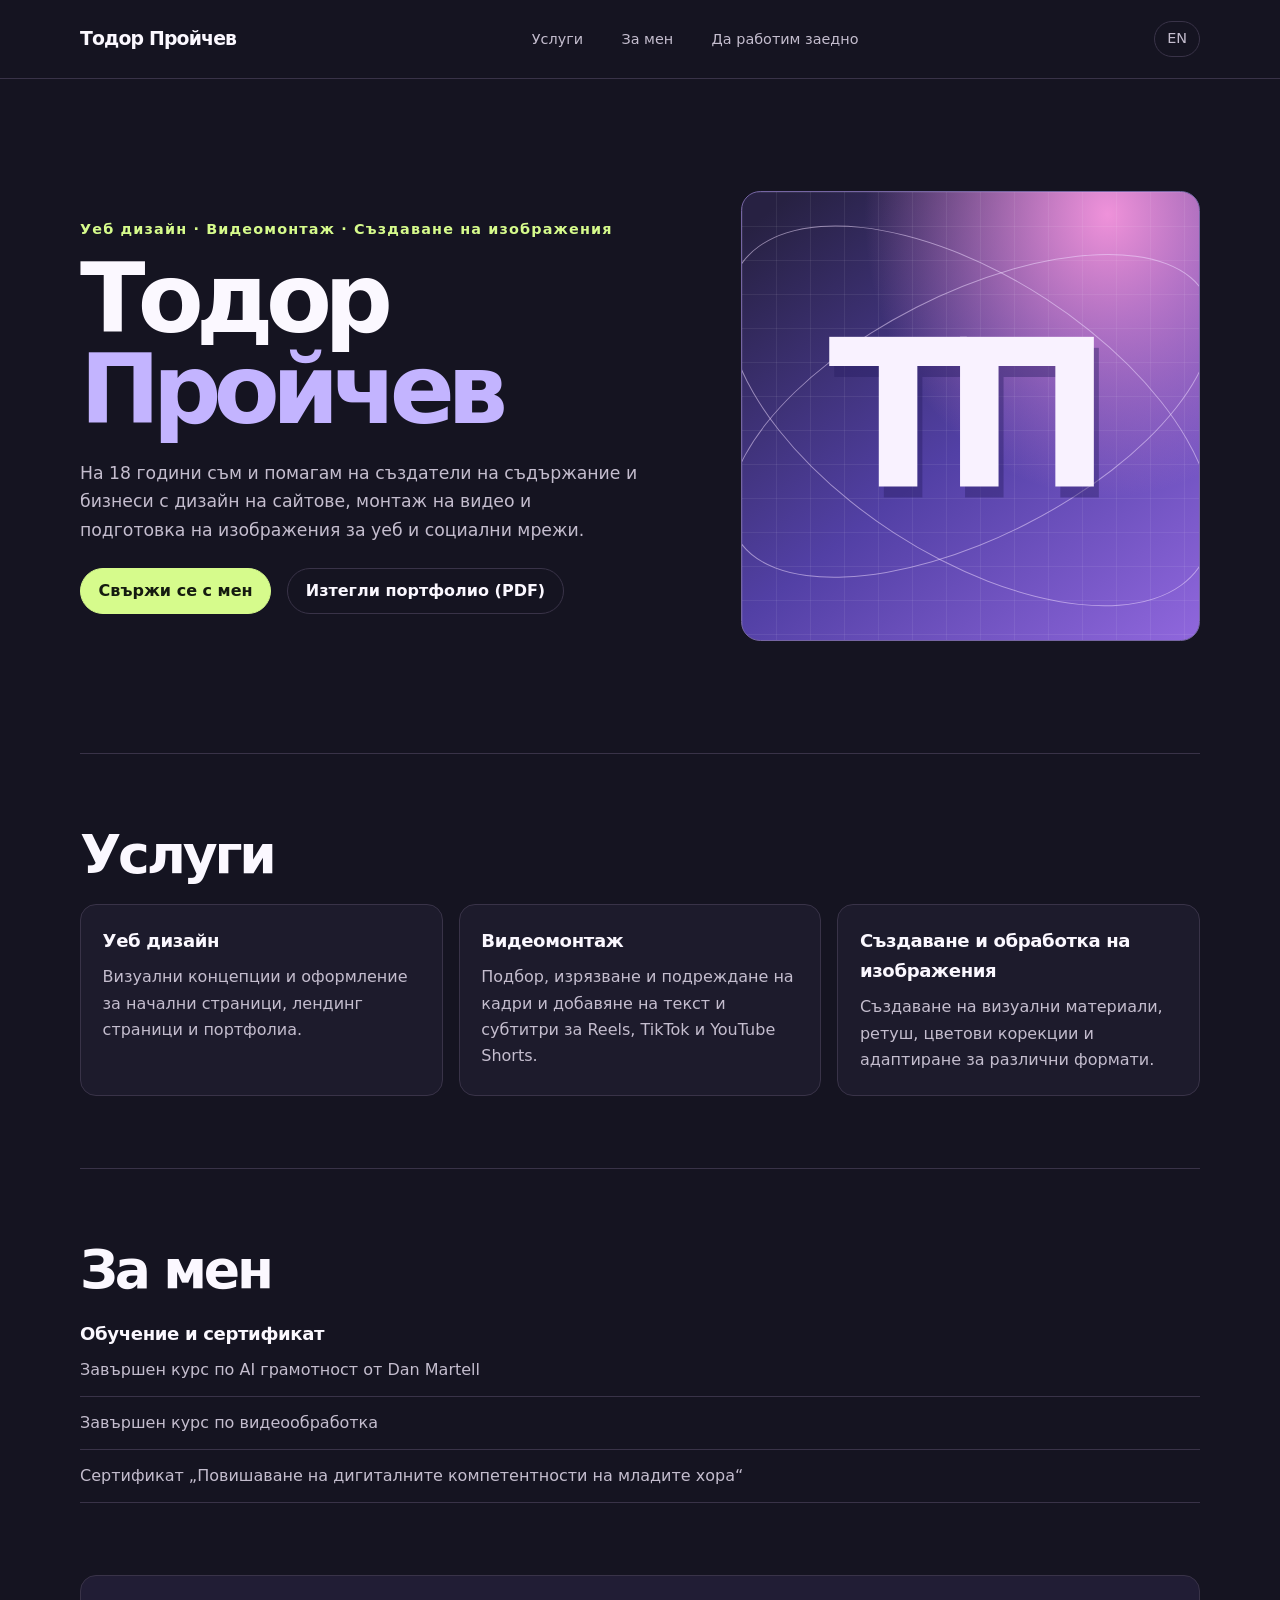
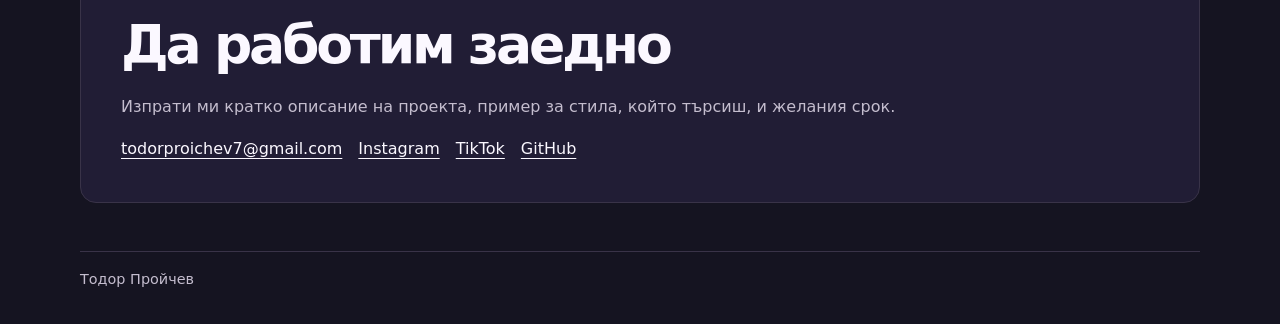
==== bg.html @ 5c2935dd "Publish creative portfolio and profile introduction" ====
<!doctype html>
<html lang="bg">
<head>
<meta charset="utf-8">
<meta name="viewport" content="width=device-width, initial-scale=1">
<meta name="description" content="Уеб дизайн · Видеомонтаж · Създаване на изображения">
<title>Тодор Пройчев | Услуги</title>
<link rel="stylesheet" href="style.css">
</head>
<body id="top">
<header><nav class="wrap" aria-label="Тодор Пройчев"><a class="brand" href="#top">Тодор Пройчев</a><ul><li><a href="#services">Услуги</a></li><li><a href="#about">За мен</a></li><li><a href="#contact">Да работим заедно</a></li></ul><a class="language" href="index.html" lang="en" hreflang="en">EN</a></nav></header>
<main class="wrap">
  <section class="hero" aria-labelledby="title">
    <div><p class="kicker">Уеб дизайн · Видеомонтаж · Създаване на изображения</p><h1 id="title">Тодор <span>Пройчев</span></h1><p class="intro">На 18 години съм и помагам на създатели на съдържание и бизнеси с дизайн на сайтове, монтаж на видео и подготовка на изображения за уеб и социални мрежи.</p>
    <div class="actions"><a class="button primary" href="#contact">Свържи се с мен</a><a class="button" href="Todor-Proychev-Portfolio-BG.pdf" download>Изтегли портфолио (PDF)</a></div></div>
    <div class="visual" aria-hidden="true"><div class="grid"></div><span class="mark">ТП</span></div>
  </section>
  <section class="section" id="services" aria-labelledby="services-title"><h2 id="services-title">Услуги</h2><div class="cards"><article class="card"><h3>Уеб дизайн</h3><p>Визуални концепции и оформление за начални страници, лендинг страници и портфолиа.</p></article><article class="card"><h3>Видеомонтаж</h3><p>Подбор, изрязване и подреждане на кадри и добавяне на текст и субтитри за Reels, TikTok и YouTube Shorts.</p></article><article class="card"><h3>Създаване и обработка на изображения</h3><p>Създаване на визуални материали, ретуш, цветови корекции и адаптиране за различни формати.</p></article></div></section>
  <section class="section" id="about" aria-labelledby="about-title"><h2 id="about-title">За мен</h2><h3>Обучение и сертификат</h3><ul class="education"><li>Завършен курс по AI грамотност от Dan Martell</li><li>Завършен курс по видеообработка</li><li>Сертификат „Повишаване на дигиталните компетентности на младите хора“</li></ul></section>
  <section class="contact" id="contact" aria-labelledby="contact-title"><h2 id="contact-title">Да работим заедно</h2><p>Изпрати ми кратко описание на проекта, пример за стила, който търсиш, и желания срок.</p>
  <div class="links"><a href="mailto:todorproichev7@gmail.com">todorproichev7@gmail.com</a><a href="https://www.instagram.com/proichevvvvv_/">Instagram</a><a href="https://www.tiktok.com/@proichevvvvv_">TikTok</a><a href="https://github.com/TodorProichev">GitHub</a></div></section>
</main>
<footer><div class="wrap">Тодор Пройчев</div></footer>
</body>
</html>
---- style.css ----
:root{color-scheme:dark;--bg:#151421;--panel:#1d1b2c;--ink:#fbf8ff;--muted:#c4bdce;--line:#393348;--accent:#d6fb8c;--lavender:#c3b4ff}
*{box-sizing:border-box}
html{scroll-behavior:smooth}
body{margin:0;background:var(--bg);color:var(--ink);font-family:system-ui,-apple-system,BlinkMacSystemFont,"Segoe UI",sans-serif;line-height:1.65}
a{color:inherit;text-underline-offset:.22em}
a:focus-visible{outline:2px solid var(--accent);outline-offset:5px}
.wrap{width:min(1120px,calc(100% - 64px));margin-inline:auto}
header{border-bottom:1px solid var(--line)}
nav{display:flex;align-items:center;justify-content:space-between;gap:1rem;min-height:78px}
.brand{font-weight:760;text-decoration:none;letter-spacing:-.045em;font-size:1.18rem;white-space:nowrap}
nav ul{display:flex;gap:clamp(1rem,3vw,2.75rem);margin:0;padding:0;list-style:none}
nav ul a,.language{font-size:.9rem;color:var(--muted);text-decoration:none}
nav a:hover,.links a:hover{color:var(--accent)}
.language{border:1px solid var(--line);border-radius:99px;padding:.3rem .75rem}
.hero{display:grid;grid-template-columns:1.12fr .88fr;gap:clamp(2rem,6vw,5rem);align-items:center;padding-block:clamp(3.5rem,9vw,7rem)}
.kicker{color:var(--accent);font-size:.9rem;letter-spacing:.08em;margin:0 0 .8rem;font-weight:650}
h1,h2,h3,p{margin-top:0}
h1{font-size:clamp(3.1rem,8vw,6rem);line-height:.94;letter-spacing:-.08em;margin-bottom:1.5rem}
h1 span{display:block;color:var(--lavender)}
.intro{color:var(--muted);font-size:1.08rem;max-width:35rem;margin-bottom:1.5rem}
.actions,.links{display:flex;flex-wrap:wrap;gap:.65rem 1rem;align-items:center}
.button{display:inline-flex;align-items:center;min-height:46px;border-radius:99px;padding:.55rem 1.1rem;font-weight:700;text-decoration:none;border:1px solid var(--line)}
.primary{background:var(--accent);color:#151b10;border-color:var(--accent)}
.button:hover{border-color:var(--accent)}
.visual{position:relative;display:grid;place-items:center;min-height:340px;isolation:isolate;overflow:hidden;border-radius:1.2rem;border:1px solid #7565a3;background:radial-gradient(ellipse at 80% 5%,#ef92da,transparent 47%),linear-gradient(142deg,#272142 5%,#5240a5 53%,#9067dd);aspect-ratio:1.02}
.visual::before,.visual::after{content:"";position:absolute;z-index:-1;width:115%;height:54%;border:1px solid #f0ddff85;border-radius:50%;transform:rotate(-27deg)}
.visual::after{transform:rotate(33deg);width:120%;height:62%}
.grid{position:absolute;inset:0;z-index:-1;background-image:linear-gradient(#fff1 1px,transparent 1px),linear-gradient(90deg,#fff1 1px,transparent 1px);background-size:34px 34px}
.mark{font-size:clamp(7.5rem,16vw,13rem);font-weight:820;letter-spacing:-.13em;line-height:1;color:#f9f2ff;padding-right:.13em;text-shadow:5px 11px 0 #271c5f65}
.section{border-top:1px solid var(--line);padding-block:clamp(2.6rem,6vw,4.5rem)}
h2{font-size:clamp(2rem,4.2vw,3.35rem);line-height:1.08;letter-spacing:-.06em;margin-bottom:1.25rem}
h3{font-size:1.13rem;letter-spacing:-.02em;margin-bottom:.5rem}
.cards{display:grid;grid-template-columns:repeat(3,minmax(0,1fr));gap:1rem}
.card{padding:1.35rem;border:1px solid var(--line);border-radius:1rem;background:var(--panel)}
.card p,.section>p,.education li{color:var(--muted)}
.card p{margin-bottom:0}
.education{list-style:none;padding:0;margin:0}
.education li{border-bottom:1px solid var(--line);padding:.8rem 0}
.education li:first-child{padding-top:0}
.contact{background:#211d35;border:1px solid var(--line);border-radius:1rem;padding:clamp(1.25rem,4vw,2.5rem);margin-bottom:3rem}
.contact p{color:var(--muted);max-width:50rem}
.links a{overflow-wrap:anywhere}
footer{padding-bottom:2rem;color:var(--muted);font-size:.9rem}
footer .wrap{padding-top:1rem;border-top:1px solid var(--line)}
@media(max-width:760px){.wrap{width:calc(100% - 36px)}.hero{grid-template-columns:1fr}.visual{min-height:0;aspect-ratio:1.45}.cards{grid-template-columns:1fr}nav{flex-wrap:wrap;justify-content:space-between;padding-block:.75rem;min-height:0}nav ul{order:1;flex-basis:100%;flex-wrap:wrap}}
@media(prefers-reduced-motion:reduce){html{scroll-behavior:auto}}
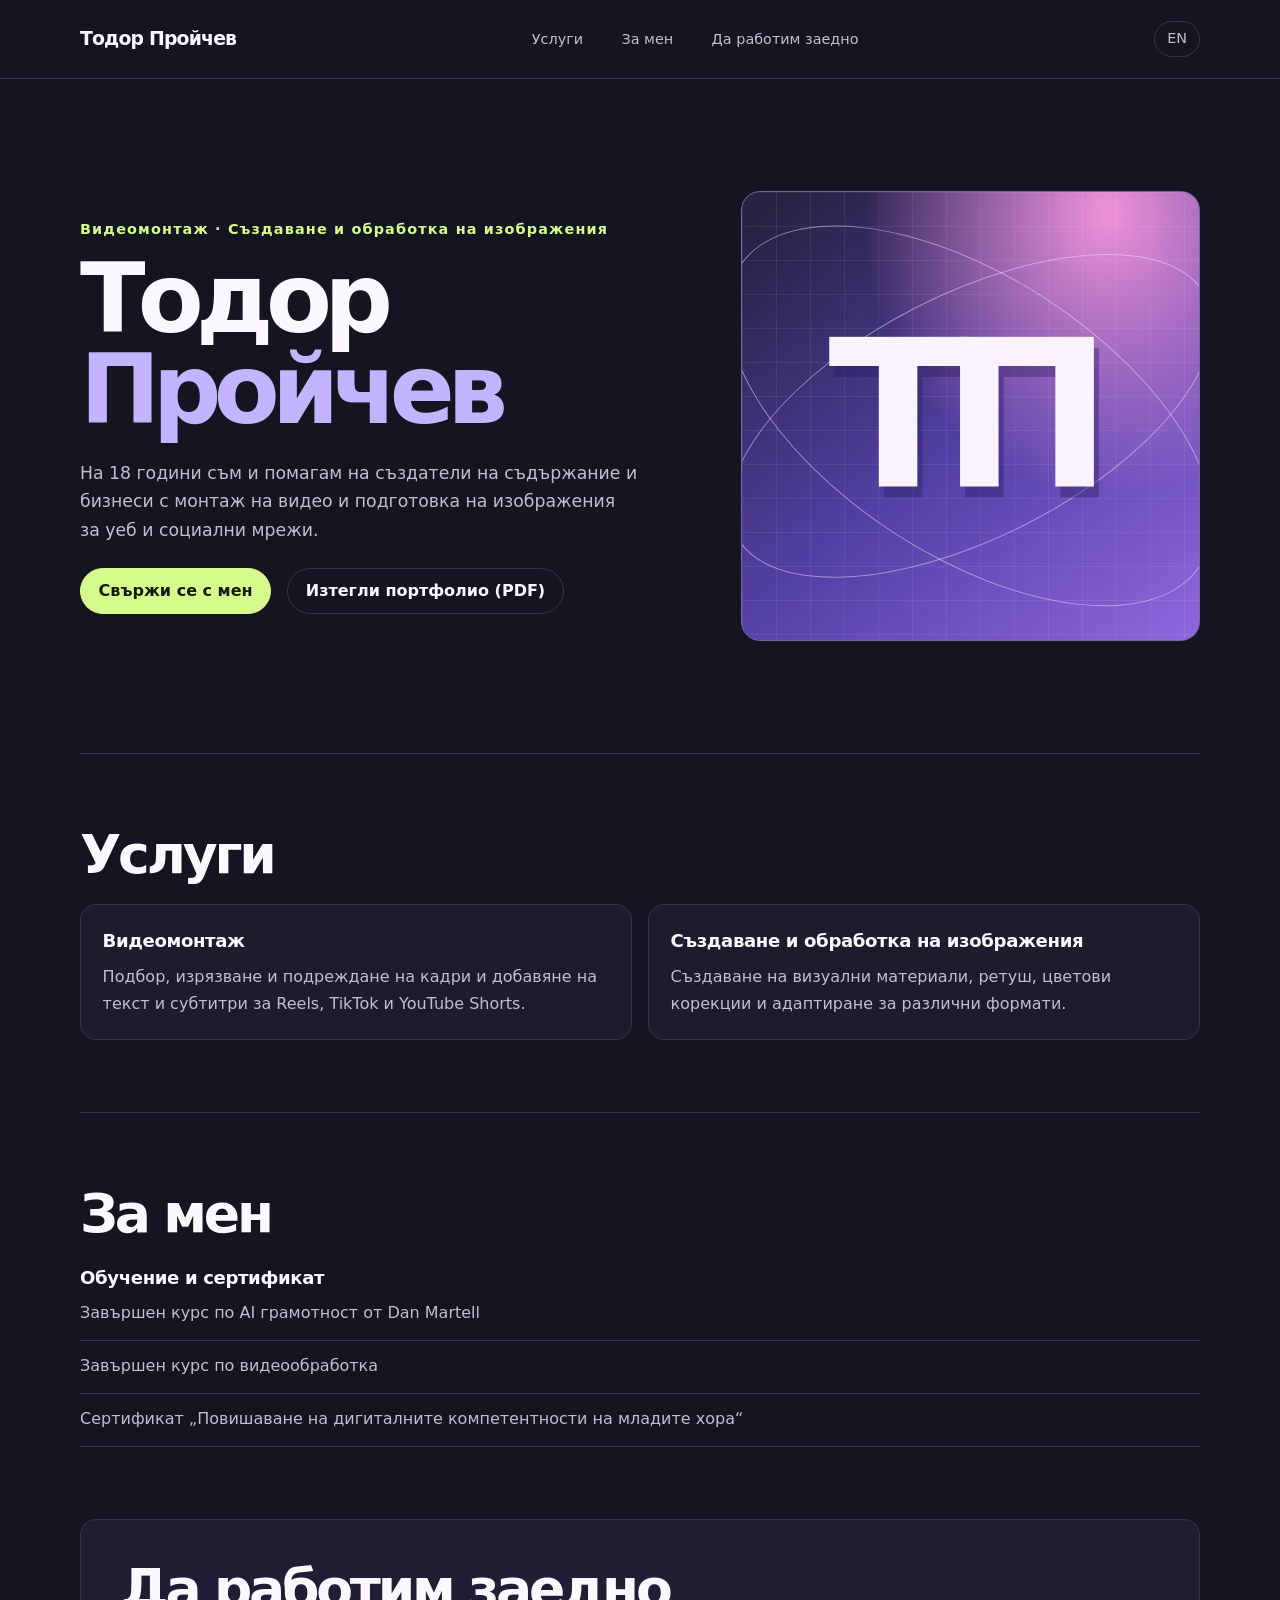
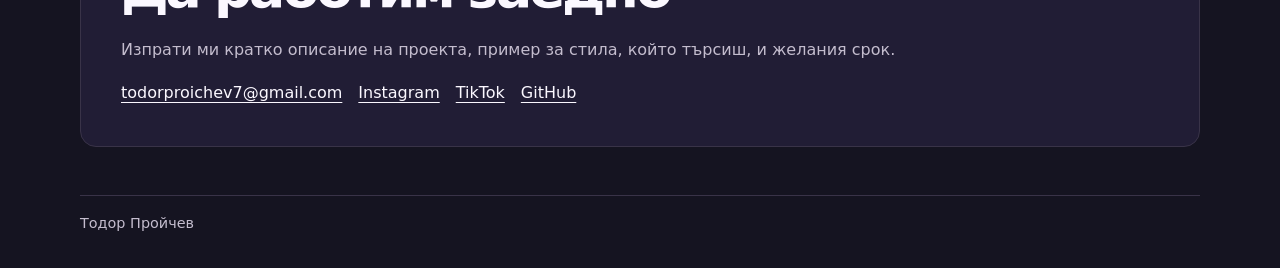
==== commit 4ae16e32: "Remove web design from creative portfolio" ====
--- a/bg.html
+++ b/bg.html
@@ -3,7 +3,7 @@
 <head>
 <meta charset="utf-8">
 <meta name="viewport" content="width=device-width, initial-scale=1">
-<meta name="description" content="Уеб дизайн · Видеомонтаж · Създаване на изображения">
+<meta name="description" content="Видеомонтаж · Създаване и обработка на изображения">
 <title>Тодор Пройчев | Услуги</title>
 <link rel="stylesheet" href="style.css">
 </head>
@@ -11,11 +11,11 @@
 <header><nav class="wrap" aria-label="Тодор Пройчев"><a class="brand" href="#top">Тодор Пройчев</a><ul><li><a href="#services">Услуги</a></li><li><a href="#about">За мен</a></li><li><a href="#contact">Да работим заедно</a></li></ul><a class="language" href="index.html" lang="en" hreflang="en">EN</a></nav></header>
 <main class="wrap">
   <section class="hero" aria-labelledby="title">
-    <div><p class="kicker">Уеб дизайн · Видеомонтаж · Създаване на изображения</p><h1 id="title">Тодор <span>Пройчев</span></h1><p class="intro">На 18 години съм и помагам на създатели на съдържание и бизнеси с дизайн на сайтове, монтаж на видео и подготовка на изображения за уеб и социални мрежи.</p>
+    <div><p class="kicker">Видеомонтаж · Създаване и обработка на изображения</p><h1 id="title">Тодор <span>Пройчев</span></h1><p class="intro">На 18 години съм и помагам на създатели на съдържание и бизнеси с монтаж на видео и подготовка на изображения за уеб и социални мрежи.</p>
     <div class="actions"><a class="button primary" href="#contact">Свържи се с мен</a><a class="button" href="Todor-Proychev-Portfolio-BG.pdf" download>Изтегли портфолио (PDF)</a></div></div>
     <div class="visual" aria-hidden="true"><div class="grid"></div><span class="mark">ТП</span></div>
   </section>
-  <section class="section" id="services" aria-labelledby="services-title"><h2 id="services-title">Услуги</h2><div class="cards"><article class="card"><h3>Уеб дизайн</h3><p>Визуални концепции и оформление за начални страници, лендинг страници и портфолиа.</p></article><article class="card"><h3>Видеомонтаж</h3><p>Подбор, изрязване и подреждане на кадри и добавяне на текст и субтитри за Reels, TikTok и YouTube Shorts.</p></article><article class="card"><h3>Създаване и обработка на изображения</h3><p>Създаване на визуални материали, ретуш, цветови корекции и адаптиране за различни формати.</p></article></div></section>
+  <section class="section" id="services" aria-labelledby="services-title"><h2 id="services-title">Услуги</h2><div class="cards"><article class="card"><h3>Видеомонтаж</h3><p>Подбор, изрязване и подреждане на кадри и добавяне на текст и субтитри за Reels, TikTok и YouTube Shorts.</p></article><article class="card"><h3>Създаване и обработка на изображения</h3><p>Създаване на визуални материали, ретуш, цветови корекции и адаптиране за различни формати.</p></article></div></section>
   <section class="section" id="about" aria-labelledby="about-title"><h2 id="about-title">За мен</h2><h3>Обучение и сертификат</h3><ul class="education"><li>Завършен курс по AI грамотност от Dan Martell</li><li>Завършен курс по видеообработка</li><li>Сертификат „Повишаване на дигиталните компетентности на младите хора“</li></ul></section>
   <section class="contact" id="contact" aria-labelledby="contact-title"><h2 id="contact-title">Да работим заедно</h2><p>Изпрати ми кратко описание на проекта, пример за стила, който търсиш, и желания срок.</p>
   <div class="links"><a href="mailto:todorproichev7@gmail.com">todorproichev7@gmail.com</a><a href="https://www.instagram.com/proichevvvvv_/">Instagram</a><a href="https://www.tiktok.com/@proichevvvvv_">TikTok</a><a href="https://github.com/TodorProichev">GitHub</a></div></section>
--- a/style.css
+++ b/style.css
@@ -30,7 +30,7 @@
 .section{border-top:1px solid var(--line);padding-block:clamp(2.6rem,6vw,4.5rem)}
 h2{font-size:clamp(2rem,4.2vw,3.35rem);line-height:1.08;letter-spacing:-.06em;margin-bottom:1.25rem}
 h3{font-size:1.13rem;letter-spacing:-.02em;margin-bottom:.5rem}
-.cards{display:grid;grid-template-columns:repeat(3,minmax(0,1fr));gap:1rem}
+.cards{display:grid;grid-template-columns:repeat(2,minmax(0,1fr));gap:1rem}
 .card{padding:1.35rem;border:1px solid var(--line);border-radius:1rem;background:var(--panel)}
 .card p,.section>p,.education li{color:var(--muted)}
 .card p{margin-bottom:0}
